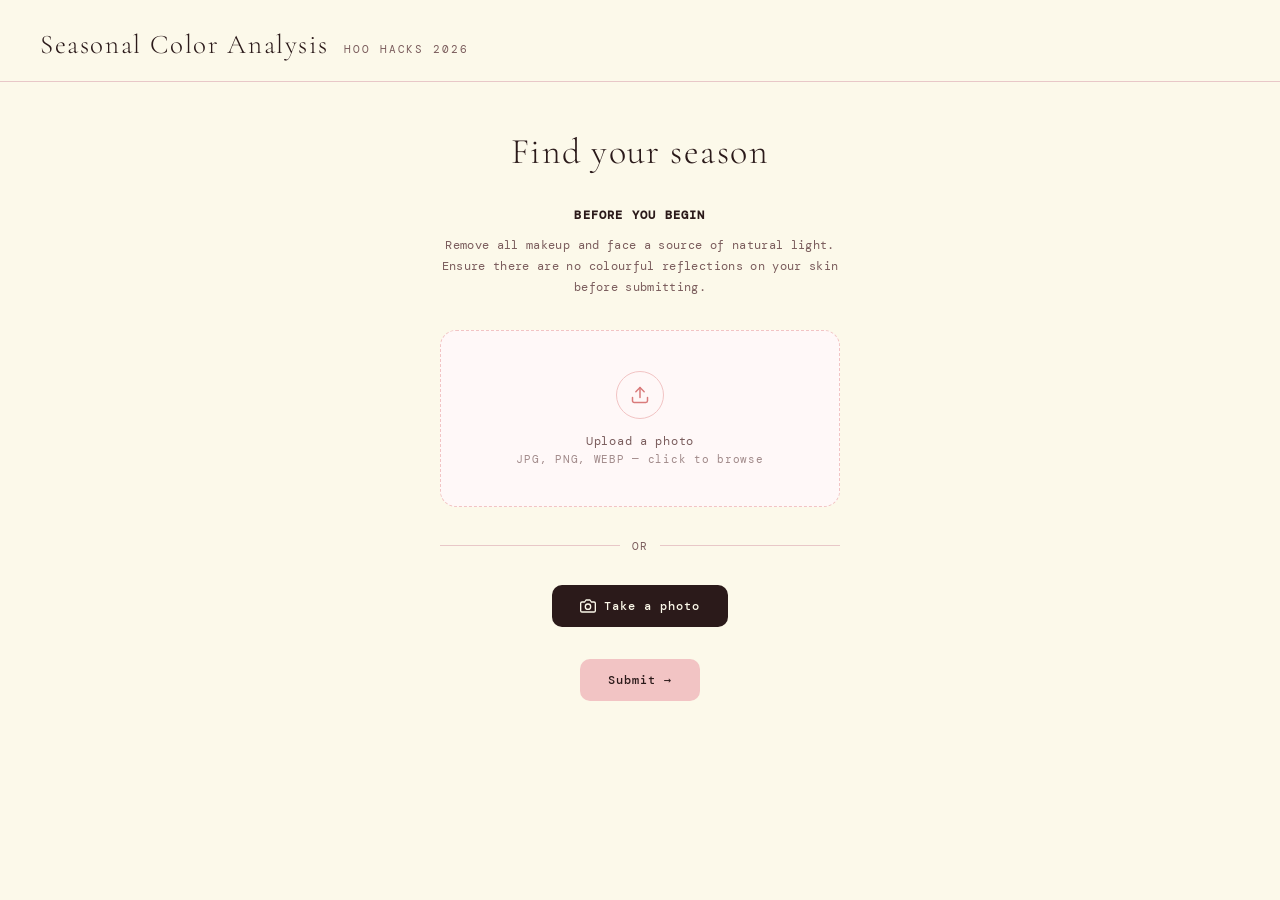
==== add_photo.html @ d828a98a "added welcome page" ====
<!DOCTYPE html>
<html lang="en">
<head>
  <meta charset="UTF-8" />
  <meta name="viewport" content="width=device-width, initial-scale=1.0" />
  <title>Seasonal Color Analysis</title>
  <link href="https://fonts.googleapis.com/css2?family=Cormorant+Garamond:ital,wght@0,300;0,400;0,600;1,300;1,400&family=DM+Mono:wght@300;400;500&display=swap" rel="stylesheet" />
  <link href="styles.css" rel="stylesheet" />
</head>
<body>
<div id="app">
  <header>
    <h1>Seasonal Color Analysis</h1>
    <span>hoo hacks 2026</span>
  </header>

  <main>
    <p class="page-title">Find your season</p>

    <p class="instructions">
      <strong>Before you begin</strong>
      Remove all makeup and face a source of natural light.
      Ensure there are no colourful reflections on your skin before submitting.
    </p>

    <div class="upload-zone">
      <label for="file-input">
        <div class="upload-icon">
          <svg width="20" height="20" viewBox="0 0 24 24" fill="none"
               stroke="currentColor" stroke-width="1.8" stroke-linecap="round" stroke-linejoin="round">
            <path d="M21 15v4a2 2 0 0 1-2 2H5a2 2 0 0 1-2-2v-4"/>
            <polyline points="17 8 12 3 7 8"/>
            <line x1="12" y1="3" x2="12" y2="15"/>
          </svg>
        </div>
        <div class="label-text">
          Upload a photo
          <span>JPG, PNG, WEBP — click to browse</span>
        </div>
      </label>
      <input type="file" id="file-input" accept="image/*" />
    </div>

    <img id="upload-preview" alt="Preview" />

    <div class="divider">or</div>

    <button class="btn btn-dark" id="open-camera-btn">
      <svg width="16" height="16" viewBox="0 0 24 24" fill="none"
           stroke="currentColor" stroke-width="2" stroke-linecap="round" stroke-linejoin="round">
        <path d="M23 19a2 2 0 0 1-2 2H3a2 2 0 0 1-2-2V8a2 2 0 0 1 2-2h4l2-3h6l2 3h4a2 2 0 0 1 2 2z"/>
        <circle cx="12" cy="13" r="4"/>
      </svg>
      Take a photo
    </button>

    <button class="btn btn-rose" id="submit-btn">
      Submit →
    </button>
  </main>
</div>

<!-- Camera Modal -->
<div class="backdrop" id="camera-backdrop">
  <div class="modal">
    <p class="modal-title">Take a photo</p>
    <p class="camera-error" id="camera-error" style="display:none;"></p>
    <video id="camera-video" autoplay playsinline muted></video>
    <div class="btn-row">
      <button class="btn btn-ghost" id="cancel-camera-btn">Cancel</button>
      <button class="btn btn-dark" id="capture-btn" disabled>Starting camera…</button>
    </div>
    <canvas id="capture-canvas" style="display:none;"></canvas>
  </div>
</div>

<script>
  let savedPhoto = null;

  const fileInput   = document.getElementById('file-input');
  const previewImg  = document.getElementById('upload-preview');

  fileInput.addEventListener('change', e => {
    const file = e.target.files[0];
    if (!file) return;
    const reader = new FileReader();
    reader.onload = ev => {
      savedPhoto = ev.target.result;
      previewImg.src = savedPhoto;
      previewImg.classList.add('visible');
    };
    reader.readAsDataURL(file);
  });

  document.getElementById('submit-btn').addEventListener('click', () => {
    if (!savedPhoto) {
      alert('Please upload or take a photo first!');
      return;
    }
    // Pass the photo to the next page via sessionStorage
    sessionStorage.setItem('hoohacks_photo', savedPhoto);
    window.location.href = 'results.html';
  });

  /* ── Camera ── */
  const backdrop   = document.getElementById('camera-backdrop');
  const video      = document.getElementById('camera-video');
  const captureBtn = document.getElementById('capture-btn');
  const camError   = document.getElementById('camera-error');
  const capCanvas  = document.getElementById('capture-canvas');
  let mediaStream  = null;

  document.getElementById('open-camera-btn').addEventListener('click', () => {
    camError.style.display = 'none';
    captureBtn.disabled = true;
    captureBtn.textContent = 'Starting camera…';
    backdrop.classList.add('open');

    navigator.mediaDevices.getUserMedia({ video: true })
      .then(stream => {
        mediaStream = stream;
        video.srcObject = stream;
        captureBtn.disabled = false;
        captureBtn.textContent = 'Capture photo';
      })
      .catch(() => {
        camError.textContent = 'Could not access your camera. Please allow camera permission and try again.';
        camError.style.display = 'block';
      });
  });

  function closeCamera() {
    if (mediaStream) { mediaStream.getTracks().forEach(t => t.stop()); mediaStream = null; }
    backdrop.classList.remove('open');
  }

  document.getElementById('cancel-camera-btn').addEventListener('click', closeCamera);
  backdrop.addEventListener('click', e => { if (e.target === backdrop) closeCamera(); });

  captureBtn.addEventListener('click', () => {
    capCanvas.width  = video.videoWidth;
    capCanvas.height = video.videoHeight;
    capCanvas.getContext('2d').drawImage(video, 0, 0);
    savedPhoto = capCanvas.toDataURL('image/png');
    previewImg.src = savedPhoto;
    previewImg.classList.add('visible');
    closeCamera();
  });
</script>
</body>
</html>
---- styles.css ----
/* Reset & Box Model */
*, *::before, *::after {
  box-sizing: border-box;
  margin: 0;
  padding: 0;
}

/* Design Tokens */
:root {
  --cream:  #FCF9EA;
  --blush:  #F2C4C4;
  --rose:   #D97B7B;
  --deep:   #2B1A1A;
  --muted:  #7A5C5C;
  --border: #E8C8C8;
  --shadow: rgba(43,26,26,0.12);
  --green:  #7DAE8E;
}

/* Base Styles */
html, body {
  min-height: 100%;
  background: var(--cream);
  color: var(--deep);
  font-family: 'DM Mono', monospace;
  font-size: 15px;
}

/* Welcome page */
.welcome-container {
    height: 100vh;
    display: flex;
    flex-direction: column;
    align-items: center;
    justify-content: center;
    background-color: #ffe2e2;
}

#learn-more-container {
    height: 100vh;
    display: flex;
    flex-direction: column;
    align-items: center;
    justify-content: center;
    background-color: white;
}

.welcome-text {
    max-width: 600px;
    text-align: center;
    font-size: 1.1rem;
    color: var(--muted);
    line-height: 1.8;
    letter-spacing: 0.03em;
}

/* Layout */
#app {
  min-height: 100vh;
  display: flex;
  flex-direction: column;
  align-items: center;
}

header {
  width: 100%;
  padding: 28px 40px 20px;
  display: flex;
  align-items: baseline;
  gap: 16px;
  border-bottom: 1px solid var(--border);
}
header h1 {
  font-family: 'Cormorant Garamond', serif;
  font-weight: 300;
  font-size: 1.8rem;
  letter-spacing: 0.06em;
}
header span {
  font-size: 0.7rem;
  letter-spacing: 0.18em;
  text-transform: uppercase;
  color: var(--muted);
}

main {
  flex: 1;
  width: 100%;
  padding: 48px 24px 80px;
  display: flex;
  flex-direction: column;
  align-items: center;
  gap: 32px;
}
main {
  max-width: 680px;
}
/* Results page has wider main */
#main-content {
  width: 100%;
  max-width: 760px;
  display: flex;
  flex-direction: column;
  align-items: center;
  gap: 28px;
  flex: 1;
}

/* Typography */
.page-title {
  font-family: 'Cormorant Garamond', serif;
  font-size: 2.4rem;
  font-weight: 300;
  letter-spacing: 0.04em;
  text-align: center;
  line-height: 1.2;
}
#main-content .page-title {
  font-size: 2.2rem;
}

.instructions {
  max-width: 440px;
  text-align: center;
  font-size: 0.78rem;
  color: var(--muted);
  line-height: 1.8;
  letter-spacing: 0.03em;
}
.instructions strong {
  display: block;
  font-size: 0.8rem;
  color: var(--deep);
  margin-bottom: 8px;
  letter-spacing: 0.1em;
  text-transform: uppercase;
}

/* Upload Zone (Index Page) */
.upload-zone {
  border: 1.5px dashed var(--blush);
  background: #fff8f8;
  border-radius: 16px;
  padding: 40px 28px;
  width: 100%;
  max-width: 400px;
  text-align: center;
  transition: border-color 0.2s, background 0.2s;
}
.upload-zone:hover {
  border-color: var(--rose);
  background: #fff2f2;
}
.upload-zone label {
  cursor: pointer;
  display: flex;
  flex-direction: column;
  align-items: center;
  gap: 14px;
}
.upload-icon {
  width: 48px;
  height: 48px;
  border: 1.5px solid var(--blush);
  border-radius: 50%;
  display: flex;
  align-items: center;
  justify-content: center;
  color: var(--rose);
}
.label-text {
  font-size: 0.8rem;
  color: var(--muted);
  letter-spacing: 0.06em;
}
.label-text span {
  display: block;
  font-size: 0.7rem;
  margin-top: 4px;
  opacity: 0.7;
}
#file-input {
  display: none;
}

#upload-preview {
  width: 100%;
  max-width: 400px;
  border-radius: 14px;
  box-shadow: 0 4px 28px var(--shadow);
  display: none;
}
#upload-preview.visible {
  display: block;
}

/* Divider */
.divider {
  display: flex;
  align-items: center;
  gap: 12px;
  width: 100%;
  max-width: 400px;
  color: var(--muted);
  font-size: 0.72rem;
  letter-spacing: 0.12em;
  text-transform: uppercase;
}
.divider::before, .divider::after {
  content: '';
  flex: 1;
  height: 1px;
  background: var(--border);
}

/* Buttons */
.btn {
  padding: 13px 28px;
  border-radius: 10px;
  font-family: 'DM Mono', monospace;
  font-size: 0.82rem;
  letter-spacing: 0.08em;
  font-weight: 500;
  cursor: pointer;
  border: none;
  display: inline-flex;
  align-items: center;
  gap: 8px;
  transition: opacity 0.18s, transform 0.12s;
}
.btn:active {
  transform: scale(0.97);
}
.btn-dark {
  background: var(--deep);
  color: var(--cream);
}
.btn-rose {
  background: var(--blush);
  color: var(--deep);
}
.btn-ghost {
  background: transparent;
  color: var(--muted);
  border: 1px solid var(--border);
}
.btn-ghost:hover {
  border-color: var(--muted);
  color: var(--deep);
}
.btn-row {
  display: flex;
  gap: 12px;
  flex-wrap: wrap;
  justify-content: center;
}
/* Button adjustments for results page */
#main-content .btn {
  padding: 12px 26px;
  font-size: 0.8rem;
}

/* Camera Modal (Index Page) */
.backdrop {
  position: fixed;
  inset: 0;
  background: rgba(20,8,8,0.72);
  display: none;
  align-items: center;
  justify-content: center;
  z-index: 999;
  backdrop-filter: blur(3px);
}
.backdrop.open {
  display: flex;
}
.modal {
  background: var(--cream);
  border-radius: 20px;
  padding: 32px;
  width: min(460px, 94vw);
  display: flex;
  flex-direction: column;
  align-items: center;
  gap: 20px;
  box-shadow: 0 30px 70px rgba(20,8,8,0.35);
}
.modal-title {
  font-family: 'Cormorant Garamond', serif;
  font-size: 1.4rem;
  font-weight: 300;
  letter-spacing: 0.06em;
}
#camera-video {
  width: 100%;
  border-radius: 12px;
  background: #111;
  display: block;
}
.camera-error {
  font-size: 0.78rem;
  color: var(--rose);
  text-align: center;
  line-height: 1.5;
}

/* Results Page: Instruction Banner */
.instruction-banner {
  background: #fff8f8;
  border: 1px solid var(--border);
  border-radius: 12px;
  padding: 16px 24px;
  text-align: center;
  width: 100%;
  max-width: 560px;
}
.instruction-banner .step-label {
  font-size: 0.72rem;
  letter-spacing: 0.14em;
  text-transform: uppercase;
  color: var(--muted);
  margin-bottom: 6px;
}
.instruction-banner .feature-name {
  font-family: 'Cormorant Garamond', serif;
  font-size: 1.6rem;
  font-weight: 400;
  letter-spacing: 0.08em;
  color: var(--rose);
}
.instruction-banner .complete-msg {
  font-family: 'Cormorant Garamond', serif;
  font-size: 1.4rem;
  font-weight: 300;
  color: var(--green);
  letter-spacing: 0.06em;
}

/* Step Dots */
.step-bar {
  display: flex;
  gap: 8px;
  justify-content: center;
  margin-top: 10px;
}
.step-dot {
  width: 9px;
  height: 9px;
  border-radius: 50%;
  background: var(--border);
  transition: background 0.2s, transform 0.2s;
}
.step-dot.done {
  background: var(--rose);
}
.step-dot.active {
  background: var(--deep);
  transform: scale(1.35);
}

/* Canvas Wrapper */
.canvas-wrap {
  position: relative;
  width: 100%;
  max-width: 560px;
}

#results-canvas {
  display: block;
  width: 100%;
  border-radius: 14px;
  border: 2px solid var(--border);
  cursor: crosshair;
  box-shadow: 0 8px 36px var(--shadow);
  transition: border-color 0.3s;
}
#results-canvas.complete {
  border-color: var(--green);
  cursor: default;
}

/* Click Hint */
.click-hint {
  position: absolute;
  bottom: 14px;
  left: 50%;
  transform: translateX(-50%);
  background: rgba(43,26,26,0.72);
  color: var(--cream);
  font-size: 0.7rem;
  letter-spacing: 0.1em;
  padding: 6px 14px;
  border-radius: 20px;
  pointer-events: none;
  opacity: 1;
  transition: opacity 0.4s;
  white-space: nowrap;
}
.click-hint.hidden {
  opacity: 0;
}

/* Ripple Animation */
.ripple {
  position: absolute;
  border-radius: 50%;
  width: 28px;
  height: 28px;
  border: 2px solid var(--rose);
  transform: translate(-50%, -50%) scale(0);
  animation: ripple-out 0.5s ease-out forwards;
  pointer-events: none;
}
@keyframes ripple-out {
  to {
    transform: translate(-50%, -50%) scale(1.8);
    opacity: 0;
  }
}

/* Swatches */
.swatches-title {
  font-size: 0.72rem;
  letter-spacing: 0.14em;
  text-transform: uppercase;
  color: var(--muted);
  text-align: center;
}

.color-swatches {
  display: flex;
  gap: 20px;
  flex-wrap: wrap;
  justify-content: center;
  width: 100%;
}

.swatch-item {
  display: flex;
  flex-direction: column;
  align-items: center;
  gap: 8px;
  transition: transform 0.2s;
}
.swatch-item.active {
  transform: translateY(-4px);
}

.swatch {
  width: 80px;
  height: 80px;
  border-radius: 12px;
  border: 2px solid var(--border);
  display: flex;
  flex-direction: column;
  align-items: center;
  justify-content: center;
  font-size: 0.58rem;
  font-weight: 500;
  letter-spacing: 0.04em;
  color: rgba(255, 255, 255, 0.9);
  text-shadow: 0 1px 3px rgba(0, 0, 0, 0.45);
  background: #ede5e5;
  transition: box-shadow 0.2s, border-color 0.2s;
  position: relative;
  overflow: hidden;
}
.swatch.empty {
  color: #c0aaaa;
}
.swatch.filled {
  border-color: transparent;
}
.swatch-item.active .swatch {
  box-shadow: 0 0 0 3px var(--rose);
  border-color: transparent;
}

.swatch-checkmark {
  font-size: 1.1rem;
  position: absolute;
  top: 5px;
  right: 7px;
  opacity: 0;
  transition: opacity 0.2s;
}
.swatch.filled .swatch-checkmark {
  opacity: 1;
}

.swatch-hex {
  font-size: 0.6rem;
  letter-spacing: 0.03em;
}

.swatch-label {
  font-size: 0.72rem;
  text-transform: uppercase;
  letter-spacing: 0.1em;
  color: var(--muted);
}

/* No Photo State */
.no-photo {
  text-align: center;
  color: var(--muted);
  font-size: 0.85rem;
  line-height: 1.8;
  padding: 40px 20px;
}
.no-photo a {
  color: var(--rose);
  text-decoration: none;
  border-bottom: 1px solid var(--blush);
}
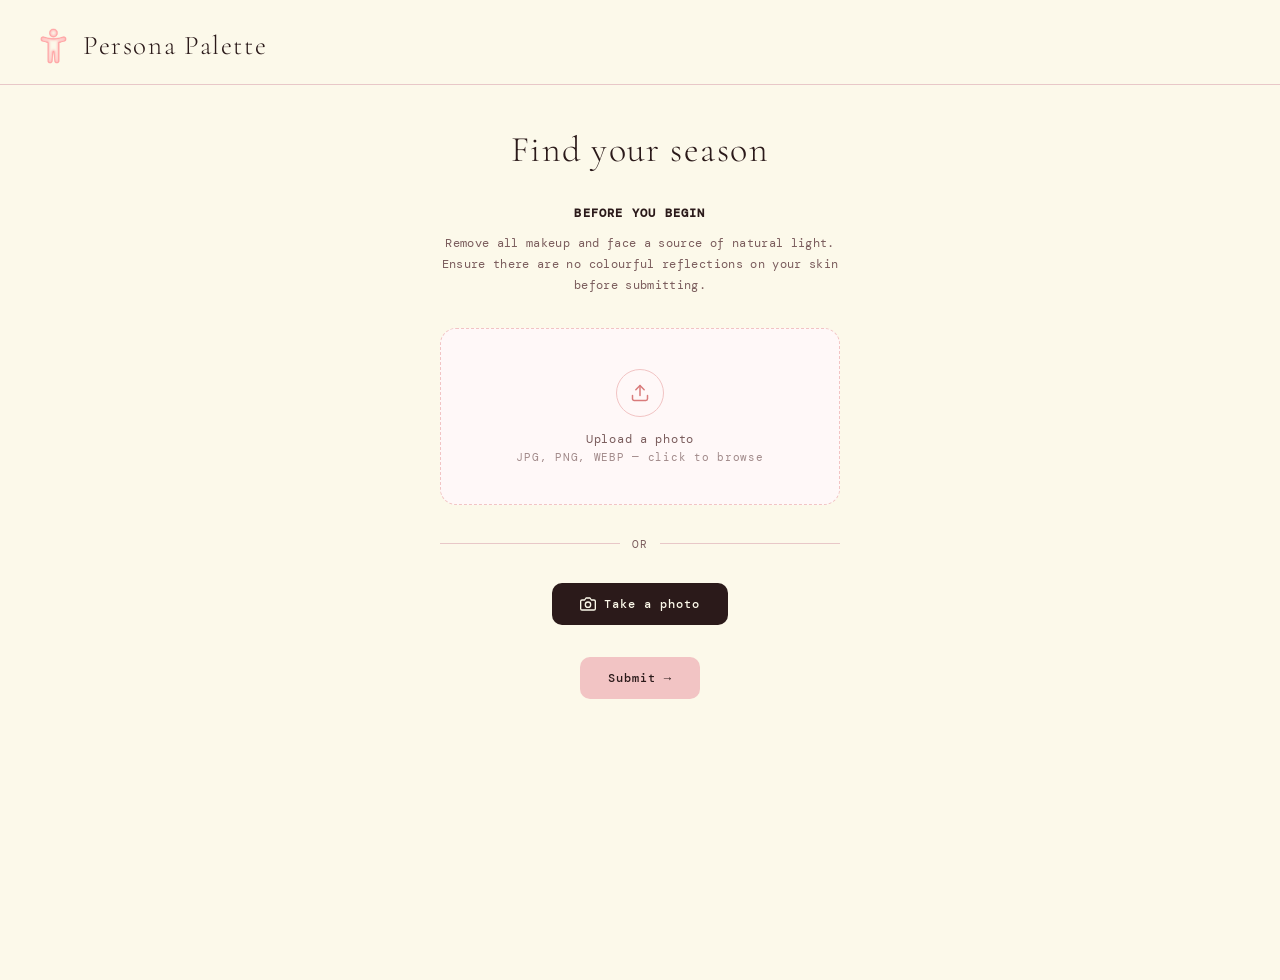
==== commit c5c609ee: "added favicon" ====
--- a/add_photo.html
+++ b/add_photo.html
@@ -6,14 +6,12 @@
   <title>Seasonal Color Analysis</title>
   <link href="https://fonts.googleapis.com/css2?family=Cormorant+Garamond:ital,wght@0,300;0,400;0,600;1,300;1,400&family=DM+Mono:wght@300;400;500&display=swap" rel="stylesheet" />
   <link href="styles.css" rel="stylesheet" />
+  <script src="/layout.js"></script>
+  <link rel="icon" href="/assets/images/icon.png">
 </head>
 <body>
+<div id="main-area">
 <div id="app">
-  <header>
-    <h1>Seasonal Color Analysis</h1>
-    <span>hoo hacks 2026</span>
-  </header>
-
   <main>
     <p class="page-title">Find your season</p>
 
@@ -58,6 +56,7 @@
       Submit →
     </button>
   </main>
+</div>
 </div>
 
 <!-- Camera Modal -->
--- a/styles.css
+++ b/styles.css
@@ -24,6 +24,7 @@
   color: var(--deep);
   font-family: 'DM Mono', monospace;
   font-size: 15px;
+  padding-top: 40px; /* Account for fixed header */
 }
 
 /* Welcome page */
@@ -64,7 +65,8 @@
 
 header {
   width: 100%;
-  padding: 28px 40px 20px;
+  /* padding: 28px 40px 20px; */
+  padding:30px;
   display: flex;
   align-items: baseline;
   gap: 16px;
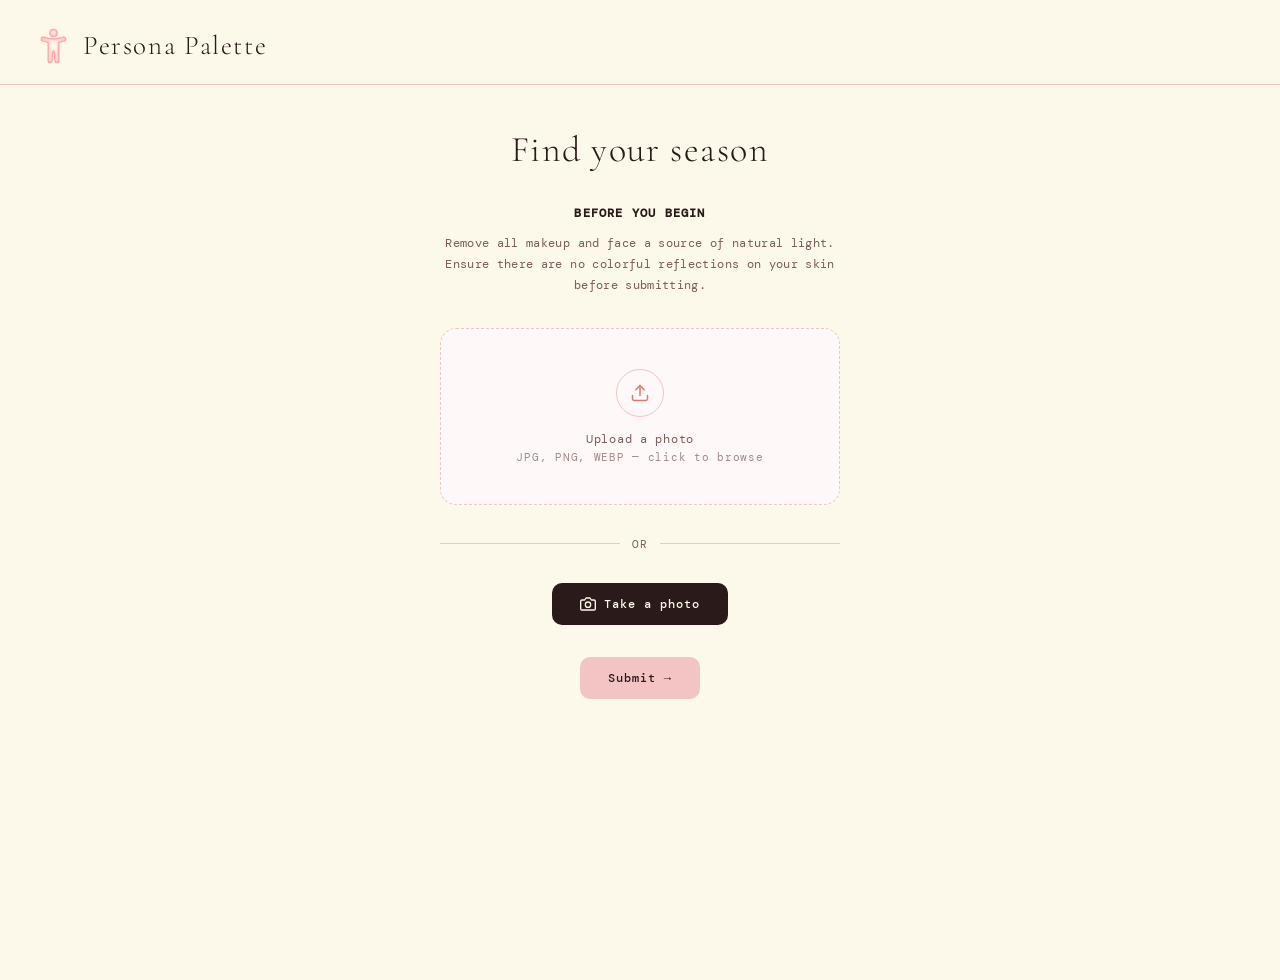
==== commit a9ae1523: "changed all "colour" to "color"" ====
--- a/add_photo.html
+++ b/add_photo.html
@@ -18,7 +18,7 @@
     <p class="instructions">
       <strong>Before you begin</strong>
       Remove all makeup and face a source of natural light.
-      Ensure there are no colourful reflections on your skin before submitting.
+      Ensure there are no colorful reflections on your skin before submitting.
     </p>
 
     <div class="upload-zone">
--- a/styles.css
+++ b/styles.css
@@ -402,6 +402,23 @@
   opacity: 0;
 }
 
+/* Hover color preview */
+.hover-preview {
+  position: fixed;
+  z-index: 1000;
+  padding: 6px 10px;
+  border-radius: 8px;
+  border: 1px solid rgba(0,0,0,0.18);
+  box-shadow: 0 6px 16px rgba(0,0,0,0.24);
+  font-size: 0.75rem;
+  font-family: 'DM Mono', monospace;
+  pointer-events: none;
+  user-select: none;
+  min-width: 40px;
+  min-height: 30px;
+  text-align: center;
+}
+
 /* Ripple Animation */
 .ripple {
   position: absolute;
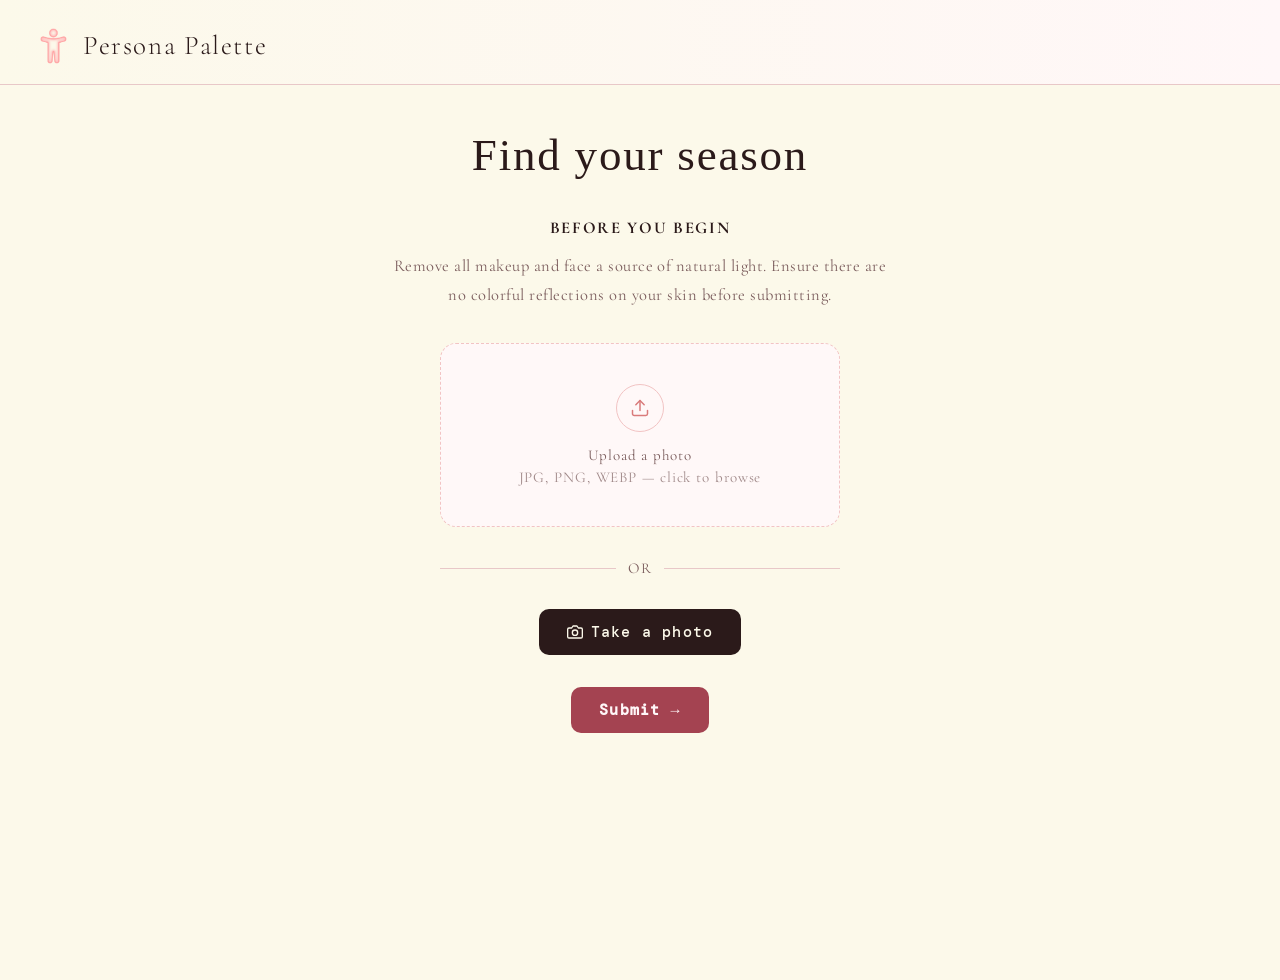
==== commit d883763c: "changed text display" ====
--- a/add_photo.html
+++ b/add_photo.html
@@ -13,7 +13,7 @@
 <div id="main-area">
 <div id="app">
   <main>
-    <p class="page-title">Find your season</p>
+    <p class="page-title-dark">Find your season</p>
 
     <p class="instructions">
       <strong>Before you begin</strong>
--- a/styles.css
+++ b/styles.css
@@ -22,7 +22,7 @@
   min-height: 100%;
   background: var(--cream);
   color: var(--deep);
-  font-family: 'DM Mono', monospace;
+  font-family: 'Cormorant Garamond', serif;
   font-size: 15px;
   padding-top: 40px; /* Account for fixed header */
 }
@@ -34,7 +34,7 @@
     flex-direction: column;
     align-items: center;
     justify-content: center;
-    background-color: #ffe2e2;
+    background: transparent;
 }
 
 #learn-more-container {
@@ -43,14 +43,15 @@
     flex-direction: column;
     align-items: center;
     justify-content: center;
-    background-color: white;
+    background: transparent;
 }
 
 .welcome-text {
     max-width: 600px;
     text-align: center;
-    font-size: 1.1rem;
-    color: var(--muted);
+    font-size: 1.25rem;
+    font-family: 'Cormorant Garamond', serif;
+    color: var(--cream);
     line-height: 1.8;
     letter-spacing: 0.03em;
 }
@@ -65,15 +66,15 @@
 
 header {
   width: 100%;
-  /* padding: 28px 40px 20px; */
-  padding:30px;
+  padding: 30px;
   display: flex;
   align-items: baseline;
   gap: 16px;
   border-bottom: 1px solid var(--border);
+  background: linear-gradient(to right, #FCF9EA, #FFF7F8);
 }
 header h1 {
-  font-family: 'Cormorant Garamond', serif;
+  font-family: 'Stoke', serif;
   font-weight: 300;
   font-size: 1.8rem;
   letter-spacing: 0.06em;
@@ -110,28 +111,40 @@
 
 /* Typography */
 .page-title {
-  font-family: 'Cormorant Garamond', serif;
-  font-size: 2.4rem;
-  font-weight: 300;
+  font-family: 'Stoke', serif;
+  font-size: 3rem;
+  font-weight: 500;
   letter-spacing: 0.04em;
   text-align: center;
   line-height: 1.2;
-}
+  color: var(--cream);
+}
+.page-title-dark{
+    font-family: 'Stoke', serif;
+    font-size: 3rem;
+    font-weight: 500;
+    letter-spacing: 0.04em;
+    text-align: center;
+    line-height: 1.2;
+    color: var(--deep);
+}
+
 #main-content .page-title {
   font-size: 2.2rem;
+  color: var(--deep);
 }
 
 .instructions {
-  max-width: 440px;
-  text-align: center;
-  font-size: 0.78rem;
+  max-width: 500px;
+  text-align: center;
+  font-size: 1.1rem;
   color: var(--muted);
   line-height: 1.8;
   letter-spacing: 0.03em;
 }
 .instructions strong {
   display: block;
-  font-size: 0.8rem;
+  font-size: 1.1rem;
   color: var(--deep);
   margin-bottom: 8px;
   letter-spacing: 0.1em;
@@ -171,13 +184,13 @@
   color: var(--rose);
 }
 .label-text {
-  font-size: 0.8rem;
+  font-size: 1rem;
   color: var(--muted);
   letter-spacing: 0.06em;
 }
 .label-text span {
   display: block;
-  font-size: 0.7rem;
+  font-size: 1rem;
   margin-top: 4px;
   opacity: 0.7;
 }
@@ -204,7 +217,7 @@
   width: 100%;
   max-width: 400px;
   color: var(--muted);
-  font-size: 0.72rem;
+  font-size: 1rem;
   letter-spacing: 0.12em;
   text-transform: uppercase;
 }
@@ -220,7 +233,7 @@
   padding: 13px 28px;
   border-radius: 10px;
   font-family: 'DM Mono', monospace;
-  font-size: 0.82rem;
+  font-size: 1rem;
   letter-spacing: 0.08em;
   font-weight: 500;
   cursor: pointer;
@@ -238,16 +251,18 @@
   color: var(--cream);
 }
 .btn-rose {
-  background: var(--blush);
-  color: var(--deep);
+  background: #a44351;
+  color: #FFF7F8;
+  font-weight: bold;
 }
 .btn-ghost {
   background: transparent;
-  color: var(--muted);
-  border: 1px solid var(--border);
+  color: var(--deep);
+  border: 1px solid rgba(255, 247, 248, 0.5);
+  font-weight: bold;
 }
 .btn-ghost:hover {
-  border-color: var(--muted);
+  border-color: rgba(255, 247, 248, 0.5);
   color: var(--deep);
 }
 .btn-row {
@@ -259,7 +274,7 @@
 /* Button adjustments for results page */
 #main-content .btn {
   padding: 12px 26px;
-  font-size: 0.8rem;
+  font-size: 1rem;
 }
 
 /* Camera Modal (Index Page) */
@@ -300,7 +315,7 @@
   display: block;
 }
 .camera-error {
-  font-size: 0.78rem;
+  font-size: 1rem;
   color: var(--rose);
   text-align: center;
   line-height: 1.5;
@@ -317,7 +332,7 @@
   max-width: 560px;
 }
 .instruction-banner .step-label {
-  font-size: 0.72rem;
+  font-size: 1rem;
   letter-spacing: 0.14em;
   text-transform: uppercase;
   color: var(--muted);
@@ -389,7 +404,7 @@
   transform: translateX(-50%);
   background: rgba(43,26,26,0.72);
   color: var(--cream);
-  font-size: 0.7rem;
+  font-size: 1rem;
   letter-spacing: 0.1em;
   padding: 6px 14px;
   border-radius: 20px;
@@ -410,7 +425,7 @@
   border-radius: 8px;
   border: 1px solid rgba(0,0,0,0.18);
   box-shadow: 0 6px 16px rgba(0,0,0,0.24);
-  font-size: 0.75rem;
+  font-size: 1rem;
   font-family: 'DM Mono', monospace;
   pointer-events: none;
   user-select: none;
@@ -439,7 +454,7 @@
 
 /* Swatches */
 .swatches-title {
-  font-size: 0.72rem;
+  font-size: 1rem;
   letter-spacing: 0.14em;
   text-transform: uppercase;
   color: var(--muted);
@@ -474,7 +489,7 @@
   flex-direction: column;
   align-items: center;
   justify-content: center;
-  font-size: 0.58rem;
+  font-size: 1rem;
   font-weight: 500;
   letter-spacing: 0.04em;
   color: rgba(255, 255, 255, 0.9);
@@ -508,12 +523,12 @@
 }
 
 .swatch-hex {
-  font-size: 0.6rem;
+  font-size: 1rem;
   letter-spacing: 0.03em;
 }
 
 .swatch-label {
-  font-size: 0.72rem;
+  font-size: 1rem;
   text-transform: uppercase;
   letter-spacing: 0.1em;
   color: var(--muted);
@@ -531,4 +546,4 @@
   color: var(--rose);
   text-decoration: none;
   border-bottom: 1px solid var(--blush);
-}
+}
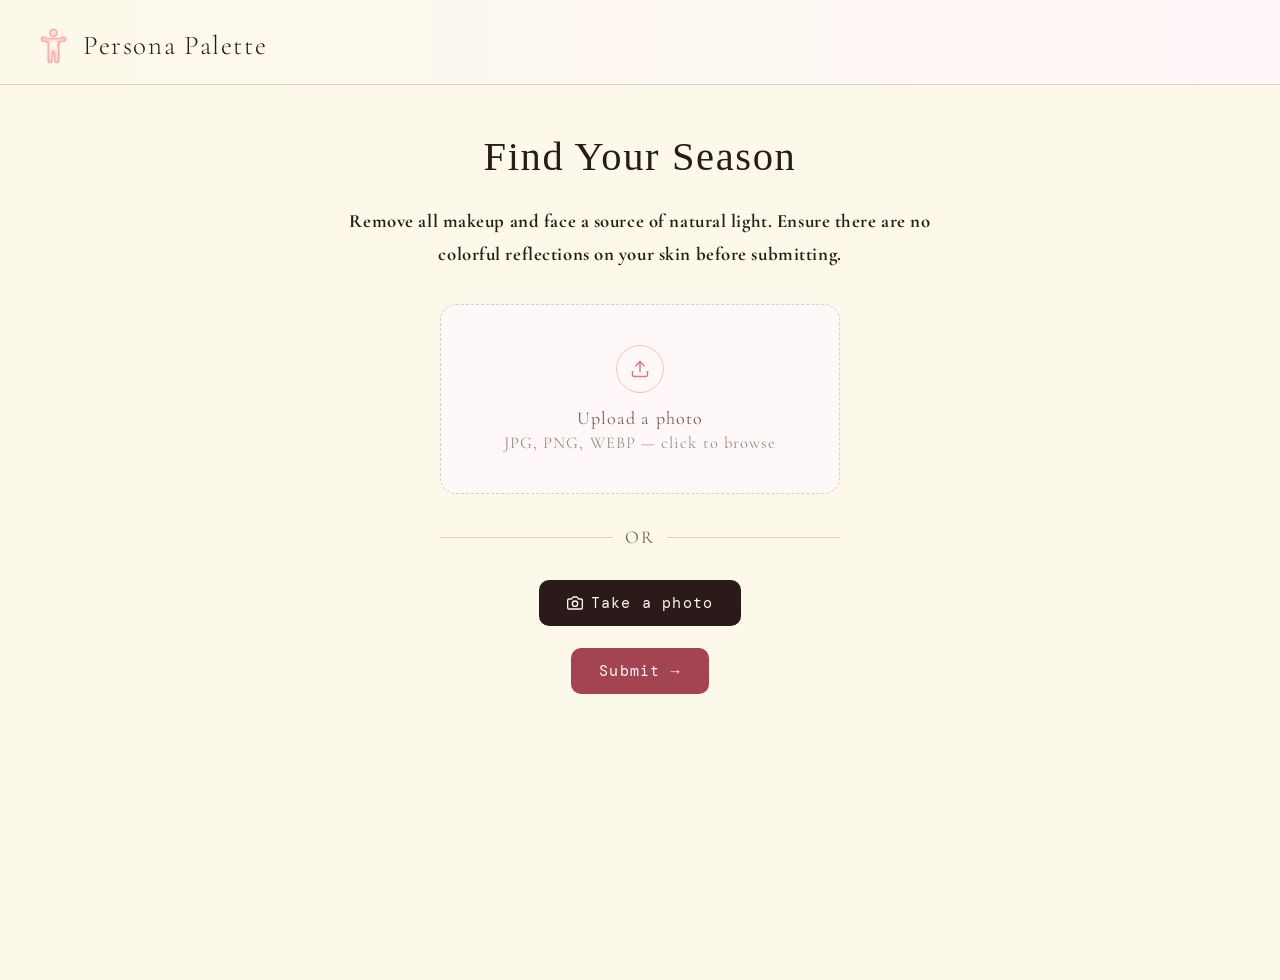
==== commit 8ba924aa: "changed formatting of add photo html" ====
--- a/add_photo.html
+++ b/add_photo.html
@@ -3,7 +3,7 @@
 <head>
   <meta charset="UTF-8" />
   <meta name="viewport" content="width=device-width, initial-scale=1.0" />
-  <title>Seasonal Color Analysis</title>
+  <title>Persona Palette | Add Photo</title>
   <link href="https://fonts.googleapis.com/css2?family=Cormorant+Garamond:ital,wght@0,300;0,400;0,600;1,300;1,400&family=DM+Mono:wght@300;400;500&display=swap" rel="stylesheet" />
   <link href="styles.css" rel="stylesheet" />
   <script src="/layout.js"></script>
@@ -13,10 +13,9 @@
 <div id="main-area">
 <div id="app">
   <main>
-    <p class="page-title-dark">Find your season</p>
+    <p class="page-title-dark">Find Your Season</p>
 
     <p class="instructions">
-      <strong>Before you begin</strong>
       Remove all makeup and face a source of natural light.
       Ensure there are no colorful reflections on your skin before submitting.
     </p>
@@ -52,7 +51,7 @@
       Take a photo
     </button>
 
-    <button class="btn btn-rose" id="submit-btn">
+    <button class="btn btn-rose" id="submit-btn" style="transform: translate(0,-10px);">
       Submit →
     </button>
   </main>
--- a/styles.css
+++ b/styles.css
@@ -121,12 +121,13 @@
 }
 .page-title-dark{
     font-family: 'Stoke', serif;
-    font-size: 3rem;
+    font-size: 2.7rem;
     font-weight: 500;
     letter-spacing: 0.04em;
     text-align: center;
     line-height: 1.2;
     color: var(--deep);
+    transform: translate(0,5px);
 }
 
 #main-content .page-title {
@@ -135,20 +136,14 @@
 }
 
 .instructions {
-  max-width: 500px;
-  text-align: center;
-  font-size: 1.1rem;
-  color: var(--muted);
+  max-width: 600px;
+  margin-top: -4px;
+  text-align: center;
+  font-size: 1.25rem;
+  color: var(--deep);
   line-height: 1.8;
   letter-spacing: 0.03em;
-}
-.instructions strong {
-  display: block;
-  font-size: 1.1rem;
-  color: var(--deep);
-  margin-bottom: 8px;
-  letter-spacing: 0.1em;
-  text-transform: uppercase;
+  font-weight: bolder;
 }
 
 /* Upload Zone (Index Page) */
@@ -184,13 +179,13 @@
   color: var(--rose);
 }
 .label-text {
-  font-size: 1rem;
+  font-size: 1.2rem;
   color: var(--muted);
   letter-spacing: 0.06em;
 }
 .label-text span {
   display: block;
-  font-size: 1rem;
+  font-size: 1.1rem;
   margin-top: 4px;
   opacity: 0.7;
 }
@@ -217,7 +212,7 @@
   width: 100%;
   max-width: 400px;
   color: var(--muted);
-  font-size: 1rem;
+  font-size: 1.2rem;
   letter-spacing: 0.12em;
   text-transform: uppercase;
 }
@@ -235,14 +230,19 @@
   font-family: 'DM Mono', monospace;
   font-size: 1rem;
   letter-spacing: 0.08em;
-  font-weight: 500;
+  font-weight: 400;
   cursor: pointer;
   border: none;
   display: inline-flex;
   align-items: center;
   gap: 8px;
-  transition: opacity 0.18s, transform 0.12s;
-}
+  transition: transform 0.3s;
+}
+
+.btn:hover {
+  transform: scale(1.2);
+}
+
 .btn:active {
   transform: scale(0.97);
 }
@@ -253,13 +253,11 @@
 .btn-rose {
   background: #a44351;
   color: #FFF7F8;
-  font-weight: bold;
 }
 .btn-ghost {
   background: transparent;
   color: var(--deep);
   border: 1px solid rgba(255, 247, 248, 0.5);
-  font-weight: bold;
 }
 .btn-ghost:hover {
   border-color: rgba(255, 247, 248, 0.5);
